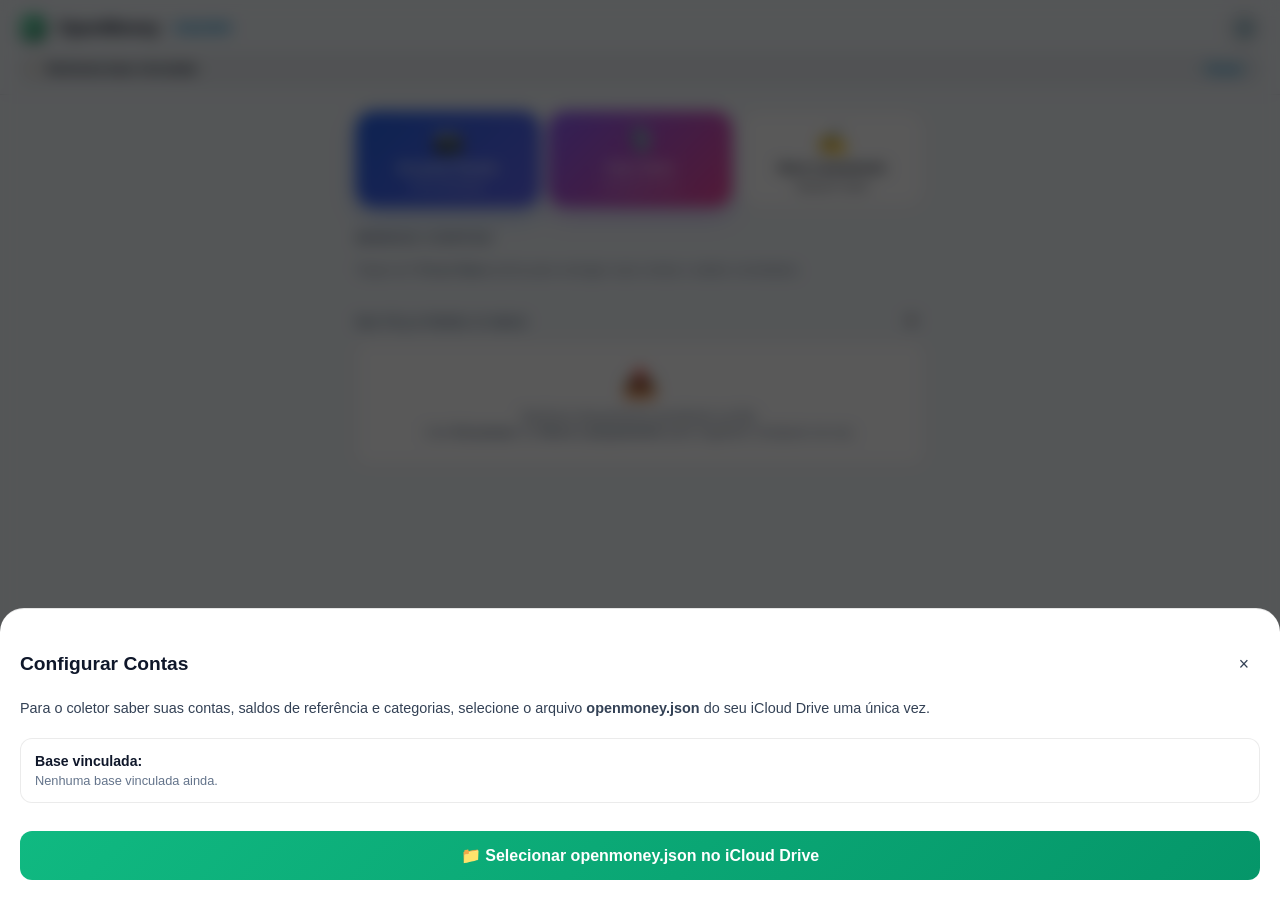
==== coletor/index.html @ 0f49ab7c "sync(coletor): sincronizar melhorias do coletor OCR e atalho iOS v1.0.7" ====
<!DOCTYPE html>
<html lang="pt-BR">
<head>
  <meta charset="UTF-8">
  <meta name="viewport" content="width=device-width, initial-scale=1.0, maximum-scale=1.0, user-scalable=no, viewport-fit=cover">
  <title>OpenMoney Coletor</title>

  <!-- PWA & Mobile Settings -->
  <meta name="theme-color" content="#0a0e17">
  <meta name="apple-mobile-web-app-capable" content="yes">
  <meta name="apple-mobile-web-app-status-bar-style" content="black-translucent">
  <meta name="apple-mobile-web-app-title" content="Coletor">
  <link rel="apple-touch-icon" href="icons/apple-touch-icon.png">
  <link rel="icon" type="image/png" sizes="32x32" href="icons/favicon-32.png">
  <link rel="manifest" href="manifest.json">

  <!-- Stylesheet -->
  <link rel="stylesheet" href="css/style.css">
</head>
<body>

  <!-- App Header -->
  <header class="app-header">
    <div class="header-top-row">
      <div class="brand">
        <img src="icons/icon-192.png" alt="OpenMoney" class="brand-icon">
        <div class="brand-title">OpenMoney</div>
        <span class="brand-badge">Coletor</span>
      </div>
      <button id="btnHeaderSetup" class="btn-gear-setup" title="Configurar Base">
        <span>⚙️</span>
      </button>
    </div>
    <!-- Nome do arquivo na linha de baixo para visualização completa -->
    <div class="header-base-row" id="headerBaseRow">
      <span class="base-status-dot" id="headerBaseDot"></span>
      <span id="headerBaseName" class="base-file-name">Nenhuma base vinculada</span>
      <span class="base-change-hint">Trocar</span>
    </div>
  </header>

  <!-- Main Container -->
  <main class="container">

    <!-- Action Buttons (Escanear, Voz e Manual) -->
    <div class="action-grid">
      <button id="btnScanReceipt" class="btn-action-main btn-scan">
        <div class="btn-action-icon">📷</div>
        <div class="btn-action-label">Escanear Recibo</div>
        <div class="btn-action-sub">OCR automático</div>
      </button>

      <button id="btnVoiceTx" class="btn-action-main btn-voice">
        <div class="btn-action-icon">🎙️</div>
        <div class="btn-action-label">Falar Gasto</div>
        <div class="btn-action-sub">Comando de voz</div>
      </button>

      <button id="btnManualTx" class="btn-action-main btn-manual">
        <div class="btn-action-icon">✍️</div>
        <div class="btn-action-label">Novo Lançamento</div>
        <div class="btn-action-sub">Digitação rápida</div>
      </button>
    </div>

    <!-- Hidden file inputs -->
    <input type="file" id="fileCameraInput" accept="image/*" capture="environment" style="display:none;">
    <input type="file" id="fileStructureInput" accept=".json" style="display:none;">

    <!-- Resumo de Contas Ativas (Carrossel Horizontal) -->
    <div class="section-header">
      <span class="section-title">Minhas Contas</span>
    </div>
    <div id="accountsScrollContainer" class="accounts-scroll">
      <!-- Injetado dinamicamente -->
    </div>

    <!-- Fila de Lançamentos Pendentes -->
    <div class="section-header">
      <span class="section-title">Na Fila para o Mac</span>
      <span id="badgePendingCount" class="badge-counter">0</span>
    </div>

    <div id="pendingListContainer" class="pending-list">
      <!-- Injetado dinamicamente -->
    </div>

    <!-- Banner de Exportação para o Mac -->
    <div id="exportCardContainer" class="export-card" style="display:none;">
      <div style="font-size:0.85rem;color:var(--text-secondary);margin-bottom:12px;">
        Os lançamentos acima estão prontos para envio ao Mac.
      </div>
      <button id="btnExportToMac" class="btn-export-mac">
        <svg width="20" height="20" fill="none" stroke="currentColor" viewBox="0 0 24 24"><path stroke-linecap="round" stroke-linejoin="round" stroke-width="2" d="M4 16v1a3 3 0 003 3h10a3 3 0 003-3v-1m-4-8l-4-4m0 0L8 8m4-4v12"/></svg>
        <span>Exportar para o Mac (openmoney_inbox.json)</span>
      </button>
    </div>

  </main>

  <!-- Toast Notification -->
  <div id="toast" class="toast"></div>

  <!-- MODAL: Configurar / Vincular Base Inicial -->
  <div id="modalSetup" class="modal-overlay">
    <div class="sheet">
      <div class="sheet-handle"></div>
      <div class="sheet-header">
        <div class="sheet-title">Configurar Contas</div>
        <button class="sheet-close">&times;</button>
      </div>

      <p style="font-size:0.9rem;color:var(--text-secondary);line-height:1.5;margin-bottom:18px;">
        Para o coletor saber suas contas, saldos de referência e categorias, selecione o arquivo <strong>openmoney.json</strong> do seu iCloud Drive uma única vez.
      </p>

      <div style="background:rgba(255,255,255,0.04);border:1px solid var(--border-glass);border-radius:var(--radius-md);padding:14px;margin-bottom:18px;">
        <div style="font-weight:600;font-size:0.88rem;margin-bottom:4px;">Base vinculada:</div>
        <div id="setupCurrentBaseInfo" style="font-size:0.8rem;color:var(--text-muted);">Nenhuma base vinculada ainda.</div>
      </div>

      <button id="btnChooseStructureFile" class="btn-submit">
        📁 Selecionar openmoney.json no iCloud Drive
      </button>
    </div>
  </div>

  <!-- MODAL: Incluir / Validar Lançamento (Manual ou Escaneado) -->
  <div id="modalTxForm" class="modal-overlay">
    <div class="sheet">
      <div class="sheet-handle"></div>
      <div class="sheet-header">
        <div id="txModalTitle" class="sheet-title">Novo Lançamento</div>
        <button class="sheet-close">&times;</button>
      </div>

      <input type="hidden" id="formTxId" value="">
      <input type="hidden" id="formReceiptThumb" value="">

      <!-- Preview do Comprovante (se houver) -->
      <div id="receiptPreviewWrap" style="display:none;align-items:center;gap:12px;background:rgba(255,255,255,0.04);border:1px solid var(--border-glass);border-radius:var(--radius-md);padding:8px 12px;margin-bottom:14px;">
        <img id="receiptPreviewImg" src="" alt="Comprovante" style="width:50px;height:50px;object-fit:cover;border-radius:6px;">
        <div>
          <div style="font-size:0.82rem;font-weight:700;color:var(--om-green);">✓ Comprovante Escaneado</div>
          <div style="font-size:0.72rem;color:var(--text-muted);">Dados extraídos via OCR local</div>
        </div>
      </div>

      <!-- Tipo de Lançamento (Despesa / Receita) -->
      <div class="segmented-control">
        <button type="button" class="segmented-btn active despesa" id="btnTypeExpense" data-type="despesa">Despesa</button>
        <button type="button" class="segmented-btn" id="btnTypeIncome" data-type="receita">Receita</button>
      </div>

      <!-- Valor -->
      <div class="form-group">
        <label class="form-label">Valor (R$)</label>
        <input type="text" id="formAmount" class="form-input amount-input" placeholder="0,00" inputmode="decimal">
      </div>

      <!-- Favorecido / Local com Autocomplete Inteligente -->
      <div class="form-group" id="formPayeeGroup">
        <label class="form-label">Estabelecimento / Favorecido</label>
        <div class="autocomplete-wrapper">
          <input type="text" id="formPayee" class="form-input" placeholder="Ex: Mercado, Padaria, Posto, Salário" autocomplete="off" autocapitalize="words">
          <div id="payeeDropdown" class="autocomplete-dropdown"></div>
        </div>
      </div>

      <!-- Conta -->
      <div class="form-group">
        <label class="form-label">Conta</label>
        <select id="formAccount" class="form-select"></select>
      </div>

      <!-- Categoria -->
      <div class="form-group">
        <label class="form-label">Categoria</label>
        <select id="formCategory" class="form-select"></select>
      </div>

      <!-- Data -->
      <div class="form-group">
        <label class="form-label">Data</label>
        <input type="date" id="formDate" class="form-input">
      </div>

      <!-- Observação -->
      <div class="form-group">
        <label class="form-label">Nota / Detalhe (Opcional)</label>
        <input type="text" id="formMemo" class="form-input" placeholder="Anotação opcional">
      </div>

      <button id="btnSaveToQueue" class="btn-submit">
        + Adicionar à Fila de Envio
      </button>
    </div>
  </div>

  <!-- MODAL: OCR em Processamento -->
  <div id="modalOcrLoading" class="modal-overlay">
    <div class="sheet" style="max-height: 40vh;">
      <div class="ocr-loading-view">
        <div class="spinner"></div>
        <div style="font-weight:700;font-size:1.1rem;margin-bottom:6px;">Processando Comprovante</div>
        <div id="ocrProgressStatus" style="font-size:0.84rem;color:var(--text-muted);">Iniciando OCR local no aparelho...</div>
      </div>
    </div>
  </div>

  <!-- MODAL: Reconhecimento de Voz Ativo -->
  <div id="modalVoiceListening" class="modal-overlay">
    <div class="sheet" style="max-height: 48vh; text-align: center;">
      <div class="voice-modal-view">
        <div class="voice-mic-halo">
          <div class="voice-mic-pulse"></div>
          <div class="voice-mic-core">🎙️</div>
        </div>
        <div style="font-weight: 700; font-size: 1.15rem; margin-top: 14px; margin-bottom: 4px;">Ouvindo... pode falar</div>
        <div style="font-size: 0.78rem; color: var(--text-muted); margin-bottom: 16px;">Ex: "Almoço 45 reais no cartão Inter" ou "Farmácia 38 e 90"</div>
        
        <textarea id="voiceTranscriptPreview" class="voice-transcript-box" rows="2" placeholder="Fale agora... ou toque para ditar com o microfone do teclado"></textarea>
        <div style="font-size: 0.72rem; color: var(--text-muted); margin-top: 6px;">💡 Dica: você também pode tocar acima e ditar pelo microfone do teclado do iPhone</div>

        <div style="display: flex; gap: 10px; margin-top: 14px;">
          <button id="btnCancelVoice" class="btn-cancel-voice" style="flex:1;">Cancelar</button>
          <button id="btnStopVoice" class="btn-stop-voice" style="flex:1.5;">✓ Concluir Fala</button>
        </div>
      </div>
    </div>
  </div>

  <!-- Scripts -->
  <script type="module" src="js/app.js?v=1.0.7"></script>
</body>
</html>
---- coletor/css/style.css ----
/* OpenMoney Coletor - Ultra-Fast Mobile UI */
:root {
  --bg-primary: #0a0e17;
  --bg-secondary: #121826;
  --bg-card: rgba(22, 30, 46, 0.75);
  --bg-card-hover: rgba(30, 41, 62, 0.85);
  --border-glass: rgba(255, 255, 255, 0.08);
  --border-focus: rgba(99, 102, 241, 0.6);

  --text-primary: #f8fafc;
  --text-secondary: #94a3b8;
  --text-muted: #64748b;

  --om-green: #10b981;
  --om-green-bg: rgba(16, 185, 129, 0.12);
  --om-red: #f43f5e;
  --om-red-bg: rgba(244, 63, 94, 0.12);
  --om-blue: #38bdf8;
  --om-blue-bg: rgba(56, 189, 248, 0.12);

  --radius-lg: 18px;
  --radius-md: 12px;
  --radius-sm: 8px;

  --safe-top: env(safe-area-inset-top, 20px);
  --safe-bottom: env(safe-area-inset-bottom, 20px);
}

/* Light Mode */
@media (prefers-color-scheme: light) {
  :root {
    --bg-primary: #f1f5f9;
    --bg-secondary: #e2e8f0;
    --bg-card: rgba(255, 255, 255, 0.9);
    --bg-card-hover: rgba(255, 255, 255, 0.98);
    --border-glass: rgba(0, 0, 0, 0.08);
    --border-focus: rgba(99, 102, 241, 0.8);

    --text-primary: #0f172a;
    --text-secondary: #334155;
    --text-muted: #64748b;

    --om-green: #059669;
    --om-green-bg: rgba(5, 150, 105, 0.12);
    --om-red: #e11d48;
    --om-red-bg: rgba(225, 29, 72, 0.12);
    --om-blue: #0284c7;
    --om-blue-bg: rgba(2, 132, 199, 0.12);
  }

  .app-header {
    background: rgba(241, 245, 249, 0.88) !important;
    border-bottom: 1px solid rgba(0, 0, 0, 0.08) !important;
  }

  .sheet {
    background: #ffffff !important;
    border-top: 1px solid rgba(0, 0, 0, 0.1) !important;
    color: #0f172a !important;
  }

  .form-input, .form-select {
    background: rgba(0, 0, 0, 0.04) !important;
    color: #0f172a !important;
    border-color: rgba(0, 0, 0, 0.12) !important;
  }

  .form-input:focus, .form-select:focus {
    background: #ffffff !important;
  }

  .header-base-row {
    background: rgba(0, 0, 0, 0.04) !important;
    border-color: rgba(0, 0, 0, 0.08) !important;
  }

  .base-file-name {
    color: #0f172a !important;
  }

  .btn-gear-setup {
    background: rgba(0, 0, 0, 0.05) !important;
    border-color: rgba(0, 0, 0, 0.1) !important;
  }

  .segmented-control {
    background: rgba(0, 0, 0, 0.06) !important;
  }

  .autocomplete-dropdown {
    background: #ffffff !important;
    border: 1px solid rgba(0, 0, 0, 0.12) !important;
    box-shadow: 0 12px 30px rgba(0, 0, 0, 0.15) !important;
  }

  .autocomplete-item {
    border-bottom: 1px solid rgba(0, 0, 0, 0.06) !important;
  }

  .autocomplete-item:active {
    background: rgba(0, 0, 0, 0.05) !important;
  }

  .voice-transcript-box {
    background: rgba(0, 0, 0, 0.03) !important;
    border-color: rgba(0, 0, 0, 0.12) !important;
    color: #0f172a !important;
  }

  .btn-cancel-voice {
    background: rgba(0, 0, 0, 0.05) !important;
    border-color: rgba(0, 0, 0, 0.1) !important;
    color: #475569 !important;
  }
}

* {
  box-sizing: border-box;
  margin: 0;
  padding: 0;
  -webkit-tap-highlight-color: transparent;
  font-family: -apple-system, BlinkMacSystemFont, "SF Pro Display", "SF Pro Text", "Helvetica Neue", Helvetica, Arial, sans-serif;
}

body {
  background-color: var(--bg-primary);
  color: var(--text-primary);
  min-height: 100vh;
  min-height: -webkit-fill-available;
  padding-top: var(--safe-top);
  padding-bottom: calc(var(--safe-bottom) + 30px);
  overflow-x: hidden;
  user-select: none;
  -webkit-user-select: none;
}

body.modal-open {
  overflow: hidden !important;
  position: fixed;
  width: 100%;
  height: 100%;
}

/* Header */
.app-header {
  position: sticky;
  top: 0;
  z-index: 50;
  background: rgba(10, 14, 23, 0.90);
  backdrop-filter: blur(20px);
  -webkit-backdrop-filter: blur(20px);
  border-bottom: 1px solid var(--border-glass);
  padding: 10px 18px 10px;
  display: flex;
  flex-direction: column;
  gap: 8px;
}

.header-top-row {
  display: flex;
  align-items: center;
  justify-content: space-between;
  width: 100%;
}

.brand {
  display: flex;
  align-items: center;
  gap: 10px;
}

.brand-icon {
  width: 30px;
  height: 30px;
  border-radius: 8px;
}

.brand-title {
  font-size: 1.15rem;
  font-weight: 700;
  letter-spacing: -0.02em;
}

.brand-badge {
  font-size: 0.68rem;
  font-weight: 700;
  background: var(--om-blue-bg);
  color: var(--om-blue);
  padding: 2px 6px;
  border-radius: 6px;
  text-transform: uppercase;
}

.btn-gear-setup {
  background: rgba(255, 255, 255, 0.06);
  border: 1px solid var(--border-glass);
  color: var(--text-secondary);
  font-size: 1.05rem;
  width: 36px;
  height: 36px;
  border-radius: 50%;
  cursor: pointer;
  display: flex;
  align-items: center;
  justify-content: center;
  transition: all 0.15s ease;
}

.btn-gear-setup:active {
  background: rgba(255, 255, 255, 0.15);
  transform: scale(0.94);
}

.header-base-row {
  display: flex;
  align-items: center;
  gap: 8px;
  background: rgba(255, 255, 255, 0.04);
  border: 1px solid var(--border-glass);
  border-radius: 12px;
  padding: 6px 12px;
  cursor: pointer;
  transition: background 0.15s ease;
}

.header-base-row:active {
  background: rgba(255, 255, 255, 0.08);
}

.base-status-dot {
  width: 8px;
  height: 8px;
  border-radius: 50%;
  background: var(--om-green);
  flex-shrink: 0;
  box-shadow: 0 0 6px rgba(16, 185, 129, 0.5);
}

.base-status-dot.disconnected {
  background: var(--om-orange);
  box-shadow: 0 0 6px rgba(245, 158, 11, 0.5);
}

.base-file-name {
  font-size: 0.78rem;
  font-weight: 600;
  color: var(--text-primary);
  flex: 1;
  white-space: nowrap;
  overflow: hidden;
  text-overflow: ellipsis;
}

.base-change-hint {
  font-size: 0.70rem;
  font-weight: 600;
  color: var(--om-blue);
  background: var(--om-blue-bg);
  padding: 2px 8px;
  border-radius: 10px;
  flex-shrink: 0;
}

/* Container */
.container {
  padding: 16px;
  max-width: 600px;
  margin: 0 auto;
}

/* Action Grid (Camera Scanner & Manual) */
.action-grid {
  display: grid;
  grid-template-columns: repeat(3, 1fr);
  gap: 8px;
  margin-bottom: 22px;
}

.btn-action-main {
  display: flex;
  flex-direction: column;
  align-items: center;
  justify-content: center;
  gap: 6px;
  padding: 14px 6px;
  border-radius: var(--radius-lg);
  border: none;
  cursor: pointer;
  transition: transform 0.15s ease;
  text-align: center;
}

.btn-action-main:active {
  transform: scale(0.96);
}

.btn-scan {
  background: linear-gradient(135deg, #2563eb, #6366f1);
  color: #ffffff;
  box-shadow: 0 8px 20px rgba(37, 99, 235, 0.30);
}

.btn-voice {
  background: linear-gradient(135deg, #8b5cf6, #ec4899);
  color: #ffffff;
  box-shadow: 0 8px 20px rgba(139, 92, 246, 0.32);
}

.btn-manual {
  background: var(--bg-card);
  border: 1px solid var(--border-glass);
  color: var(--text-primary);
}

.btn-action-icon {
  font-size: 1.55rem;
}

.btn-action-label {
  font-size: 0.78rem;
  font-weight: 700;
  line-height: 1.15;
}

.btn-action-sub {
  font-size: 0.64rem;
  opacity: 0.8;
  white-space: nowrap;
}

/* Account Summary Scroll */
.accounts-scroll {
  display: flex;
  gap: 10px;
  overflow-x: auto;
  padding-bottom: 8px;
  margin-bottom: 20px;
  -webkit-overflow-scrolling: touch;
}

.acc-mini-card {
  min-width: 140px;
  background: var(--bg-card);
  border: 1px solid var(--border-glass);
  border-radius: var(--radius-md);
  padding: 10px 12px;
  flex-shrink: 0;
}

.acc-mini-name {
  font-size: 0.78rem;
  color: var(--text-muted);
  white-space: nowrap;
  overflow: hidden;
  text-overflow: ellipsis;
  margin-bottom: 4px;
}

.acc-mini-balance {
  font-size: 1rem;
  font-weight: 700;
}

/* Section Header */
.section-header {
  display: flex;
  align-items: center;
  justify-content: space-between;
  margin-bottom: 10px;
}

.section-title {
  font-size: 0.95rem;
  font-weight: 700;
  text-transform: uppercase;
  letter-spacing: 0.05em;
  color: var(--text-muted);
}

.badge-counter {
  background: rgba(255, 255, 255, 0.08);
  border: 1px solid var(--border-glass);
  padding: 2px 8px;
  border-radius: 12px;
  font-size: 0.75rem;
  font-weight: 600;
}

/* Pending Transactions List */
.pending-list {
  display: flex;
  flex-direction: column;
  gap: 10px;
  margin-bottom: 20px;
}

.pending-card {
  background: var(--bg-card);
  border: 1px solid var(--border-glass);
  border-radius: var(--radius-md);
  padding: 14px 16px;
  display: flex;
  align-items: center;
  justify-content: space-between;
}

.pending-info {
  display: flex;
  align-items: center;
  gap: 12px;
}

.pending-thumb {
  width: 44px;
  height: 44px;
  border-radius: 8px;
  object-fit: cover;
  border: 1px solid var(--border-glass);
}

.pending-details .name {
  font-size: 0.95rem;
  font-weight: 600;
  color: var(--text-primary);
  margin-bottom: 2px;
}

.pending-details .sub {
  font-size: 0.75rem;
  color: var(--text-muted);
}

.pending-balances {
  text-align: right;
  display: flex;
  align-items: center;
  gap: 12px;
}

.pending-amount {
  font-size: 1.05rem;
  font-weight: 700;
}

.btn-delete-pending {
  background: none;
  border: none;
  color: var(--om-red);
  font-size: 1.1rem;
  padding: 4px;
  cursor: pointer;
}

/* Export Banner */
.export-card {
  background: linear-gradient(135deg, rgba(37, 99, 235, 0.12), rgba(99, 102, 241, 0.08));
  border: 1px solid rgba(99, 102, 241, 0.3);
  border-radius: var(--radius-lg);
  padding: 18px;
  text-align: center;
  margin-top: 10px;
}

.btn-export-mac {
  width: 100%;
  background: linear-gradient(135deg, #10b981, #059669);
  color: #fff;
  border: none;
  border-radius: var(--radius-md);
  padding: 15px;
  font-size: 1rem;
  font-weight: 700;
  cursor: pointer;
  display: flex;
  align-items: center;
  justify-content: center;
  gap: 8px;
  box-shadow: 0 4px 14px rgba(16, 185, 129, 0.4);
}

.btn-export-mac:active {
  transform: scale(0.98);
}

/* Modals */
.modal-overlay {
  position: fixed;
  inset: 0;
  background: rgba(0, 0, 0, 0.65);
  backdrop-filter: blur(8px);
  -webkit-backdrop-filter: blur(8px);
  z-index: 100;
  display: flex;
  align-items: flex-end;
  opacity: 0;
  pointer-events: none;
  transition: opacity 0.25s ease;
}

.modal-overlay.active {
  opacity: 1;
  pointer-events: auto;
}

.sheet {
  background: #111726;
  border-top: 1px solid var(--border-glass);
  border-top-left-radius: 24px;
  border-top-right-radius: 24px;
  width: 100%;
  max-height: 90vh;
  display: flex;
  flex-direction: column;
  padding: 18px 20px calc(var(--safe-bottom) + 20px);
  transform: translateY(100%);
  transition: transform 0.28s cubic-bezier(0.16, 1, 0.3, 1);
  overflow-y: auto;
  overscroll-behavior: contain;
  -webkit-overflow-scrolling: touch;
}

.modal-overlay.active .sheet {
  transform: translateY(0);
}

.sheet-handle {
  width: 40px;
  height: 5px;
  background: rgba(255, 255, 255, 0.2);
  border-radius: 3px;
  margin: 0 auto 16px auto;
}

.sheet-header {
  display: flex;
  align-items: center;
  justify-content: space-between;
  margin-bottom: 18px;
}

.sheet-title {
  font-size: 1.2rem;
  font-weight: 700;
}

.sheet-close {
  background: rgba(255, 255, 255, 0.08);
  border: none;
  color: var(--text-secondary);
  width: 32px;
  height: 32px;
  border-radius: 50%;
  display: flex;
  align-items: center;
  justify-content: center;
  font-size: 1.1rem;
  cursor: pointer;
}

/* Forms */
.form-group {
  margin-bottom: 14px;
}

.form-label {
  display: block;
  font-size: 0.78rem;
  font-weight: 600;
  color: var(--text-secondary);
  text-transform: uppercase;
  letter-spacing: 0.04em;
  margin-bottom: 5px;
}

.form-input, .form-select {
  width: 100%;
  background: rgba(255, 255, 255, 0.05);
  border: 1px solid var(--border-glass);
  border-radius: var(--radius-md);
  color: var(--text-primary);
  font-size: 1rem;
  padding: 12px 14px;
  outline: none;
}

.amount-input {
  font-size: 1.6rem;
  font-weight: 700;
  text-align: right;
}

.btn-submit {
  width: 100%;
  background: linear-gradient(135deg, #10b981, #059669);
  color: #fff;
  border: none;
  border-radius: var(--radius-md);
  padding: 15px;
  font-size: 1rem;
  font-weight: 700;
  cursor: pointer;
  margin-top: 10px;
}

/* OCR Loading Spinner */
.ocr-loading-view {
  text-align: center;
  padding: 30px 20px;
}

.spinner {
  width: 48px;
  height: 48px;
  border: 4px solid rgba(255, 255, 255, 0.1);
  border-left-color: var(--om-blue);
  border-radius: 50%;
  animation: spin 1s linear infinite;
  margin: 0 auto 16px auto;
}

@keyframes spin {
  to { transform: rotate(360deg); }
}

/* Toast */
.toast {
  position: fixed;
  bottom: calc(var(--safe-bottom) + 30px);
  left: 50%;
  transform: translateX(-50%) translateY(50px);
  background: rgba(15, 23, 42, 0.95);
  backdrop-filter: blur(14px);
  -webkit-backdrop-filter: blur(14px);
  border: 1px solid var(--border-glass);
  color: var(--text-primary);
  padding: 12px 20px;
  border-radius: 30px;
  font-size: 0.88rem;
  font-weight: 600;
  box-shadow: 0 10px 25px rgba(0, 0, 0, 0.5);
  opacity: 0;
  pointer-events: none;
  transition: all 0.3s cubic-bezier(0.16, 1, 0.3, 1);
  z-index: 200;
  white-space: nowrap;
}

.toast.show {
  transform: translateX(-50%) translateY(0);
  opacity: 1;
}

.text-positive { color: var(--om-green); }
.text-negative { color: var(--om-red); }

/* Segmented Control (Despesa / Receita) */
.segmented-control {
  display: flex;
  background: rgba(255, 255, 255, 0.06);
  border-radius: var(--radius-md);
  padding: 3px;
  margin-bottom: 16px;
}

.segmented-btn {
  flex: 1;
  background: transparent;
  border: none;
  color: var(--text-secondary);
  padding: 9px 0;
  font-size: 0.88rem;
  font-weight: 600;
  border-radius: calc(var(--radius-md) - 3px);
  cursor: pointer;
  transition: all 0.18s ease;
}

.segmented-btn.active.despesa {
  background: var(--om-red);
  color: #fff;
}

.segmented-btn.active.receita {
  background: var(--om-green);
  color: #fff;
}

/* Autocomplete for Payee */
.autocomplete-wrapper {
  position: relative;
}

.autocomplete-dropdown {
  position: absolute;
  top: calc(100% + 4px);
  left: 0;
  right: 0;
  background: rgba(18, 25, 41, 0.98);
  backdrop-filter: blur(20px);
  -webkit-backdrop-filter: blur(20px);
  border: 1px solid var(--border-glass);
  border-radius: var(--radius-md);
  max-height: 220px;
  overflow-y: auto;
  z-index: 150;
  box-shadow: 0 12px 30px rgba(0, 0, 0, 0.6);
  display: none;
  overscroll-behavior: contain;
  -webkit-overflow-scrolling: touch;
}

.autocomplete-dropdown.show {
  display: block;
}

.autocomplete-item {
  padding: 10px 14px;
  display: flex;
  align-items: center;
  justify-content: space-between;
  border-bottom: 1px solid rgba(255, 255, 255, 0.05);
  cursor: pointer;
}

.autocomplete-item:active {
  background: rgba(255, 255, 255, 0.1);
}

.autocomplete-item .name {
  font-size: 0.92rem;
  font-weight: 600;
  color: var(--text-primary);
}

.autocomplete-item .cat-badge {
  font-size: 0.72rem;
  color: var(--text-muted);
  background: rgba(255, 255, 255, 0.06);
  padding: 2px 8px;
  border-radius: 10px;
  max-width: 140px;
  white-space: nowrap;
  overflow: hidden;
  text-overflow: ellipsis;
}

/* Voice Listening Modal Components */
.voice-modal-view {
  display: flex;
  flex-direction: column;
  align-items: center;
  padding: 8px 0 4px;
}

.voice-mic-halo {
  position: relative;
  width: 76px;
  height: 76px;
  display: flex;
  align-items: center;
  justify-content: center;
  margin: 0 auto;
}

.voice-mic-pulse {
  position: absolute;
  width: 100%;
  height: 100%;
  border-radius: 50%;
  background: radial-gradient(circle, rgba(236, 72, 153, 0.45) 0%, rgba(139, 92, 246, 0.15) 70%);
  animation: micPulse 1.6s cubic-bezier(0.25, 1, 0.5, 1) infinite;
}

@keyframes micPulse {
  0% { transform: scale(0.85); opacity: 0.9; }
  50% { transform: scale(1.4); opacity: 0.25; }
  100% { transform: scale(0.85); opacity: 0.9; }
}

.voice-mic-core {
  position: relative;
  width: 54px;
  height: 54px;
  border-radius: 50%;
  background: linear-gradient(135deg, #8b5cf6, #ec4899);
  display: flex;
  align-items: center;
  justify-content: center;
  font-size: 1.6rem;
  box-shadow: 0 8px 24px rgba(139, 92, 246, 0.5);
  z-index: 2;
}

.voice-transcript-box {
  width: 100%;
  min-height: 64px;
  background: rgba(255, 255, 255, 0.05);
  border: 1px dashed var(--border-glass);
  border-radius: var(--radius-md);
  padding: 12px 14px;
  font-size: 0.95rem;
  font-family: inherit;
  color: var(--text-primary);
  text-align: center;
  line-height: 1.4;
  resize: none;
  outline: none;
  transition: border-color 0.2s ease, background 0.2s ease;
  box-sizing: border-box;
}

.voice-transcript-box:focus {
  border-color: #8b5cf6;
  background: rgba(255, 255, 255, 0.08);
}

.btn-cancel-voice {
  background: rgba(255, 255, 255, 0.08);
  border: 1px solid var(--border-glass);
  color: var(--text-secondary);
  border-radius: var(--radius-md);
  padding: 12px 16px;
  font-size: 0.88rem;
  font-weight: 600;
  cursor: pointer;
}

.btn-stop-voice {
  background: linear-gradient(135deg, #10b981, #059669);
  border: none;
  color: #fff;
  border-radius: var(--radius-md);
  padding: 12px 16px;
  font-size: 0.88rem;
  font-weight: 700;
  cursor: pointer;
  box-shadow: 0 4px 14px rgba(16, 185, 129, 0.35);
}

/* Modal Scan Receipt / Apple Live Text Styles */
.scan-receipt-modal-content {
  display: flex;
  flex-direction: column;
}

.btn-paste-clipboard {
  width: 100%;
  display: flex;
  align-items: center;
  gap: 14px;
  background: linear-gradient(135deg, rgba(59, 130, 246, 0.15), rgba(139, 92, 246, 0.12));
  border: 1px solid rgba(139, 92, 246, 0.4);
  border-radius: var(--radius-md);
  padding: 14px 16px;
  color: var(--text-primary);
  cursor: pointer;
  transition: all 0.2s ease;
  box-shadow: 0 4px 14px rgba(59, 130, 246, 0.15);
}

.btn-paste-clipboard:active {
  transform: scale(0.98);
  background: linear-gradient(135deg, rgba(59, 130, 246, 0.25), rgba(139, 92, 246, 0.22));
}

.btn-paste-icon {
  font-size: 1.6rem;
  display: flex;
  align-items: center;
  justify-content: center;
}

.btn-paste-text .title {
  font-size: 1rem;
  font-weight: 700;
  color: #fff;
  margin-bottom: 2px;
}

.btn-paste-text .sub {
  font-size: 0.76rem;
  color: var(--text-secondary);
}

.or-divider {
  display: flex;
  align-items: center;
  margin: 16px 0;
  color: var(--text-muted);
  font-size: 0.72rem;
  font-weight: 700;
  letter-spacing: 0.06em;
}

.or-divider::before, .or-divider::after {
  content: '';
  flex: 1;
  border-bottom: 1px solid var(--border-glass);
}

.or-divider span {
  padding: 0 10px;
}

.receipt-text-input {
  width: 100%;
  background: rgba(255, 255, 255, 0.05);
  border: 1px solid var(--border-glass);
  border-radius: var(--radius-md);
  padding: 12px 14px;
  color: var(--text-primary);
  font-size: 0.9rem;
  font-family: inherit;
  line-height: 1.4;
  resize: vertical;
  outline: none;
  box-sizing: border-box;
}

.receipt-text-input:focus {
  border-color: #3b82f6;
  background: rgba(255, 255, 255, 0.08);
}

.scan-tip-box {
  background: rgba(59, 130, 246, 0.08);
  border: 1px dashed rgba(59, 130, 246, 0.25);
  border-radius: 8px;
  padding: 9px 12px;
  margin-top: 8px;
  font-size: 0.76rem;
  color: var(--text-secondary);
  line-height: 1.4;
}

.shortcut-accordion-box {
  background: rgba(255, 255, 255, 0.03);
  border: 1px solid var(--border-glass);
  border-radius: var(--radius-md);
  padding: 12px 14px;
  margin-top: 14px;
}

.shortcut-tip-title {
  font-size: 0.85rem;
  font-weight: 700;
  color: var(--text-primary);
  margin-bottom: 2px;
}

.shortcut-tip-desc {
  font-size: 0.76rem;
  color: var(--text-muted);
  line-height: 1.35;
  margin-bottom: 8px;
}

.btn-shortcut-guide {
  background: rgba(255, 255, 255, 0.08);
  border: 1px solid var(--border-glass);
  color: #60a5fa;
  border-radius: 6px;
  padding: 6px 12px;
  font-size: 0.78rem;
  font-weight: 600;
  cursor: pointer;
}

.btn-link-subtle {
  background: none;
  border: none;
  color: var(--text-muted);
  font-size: 0.76rem;
  text-decoration: underline;
  cursor: pointer;
  padding: 4px;
}

.btn-link-subtle:hover {
  color: var(--text-secondary);
}
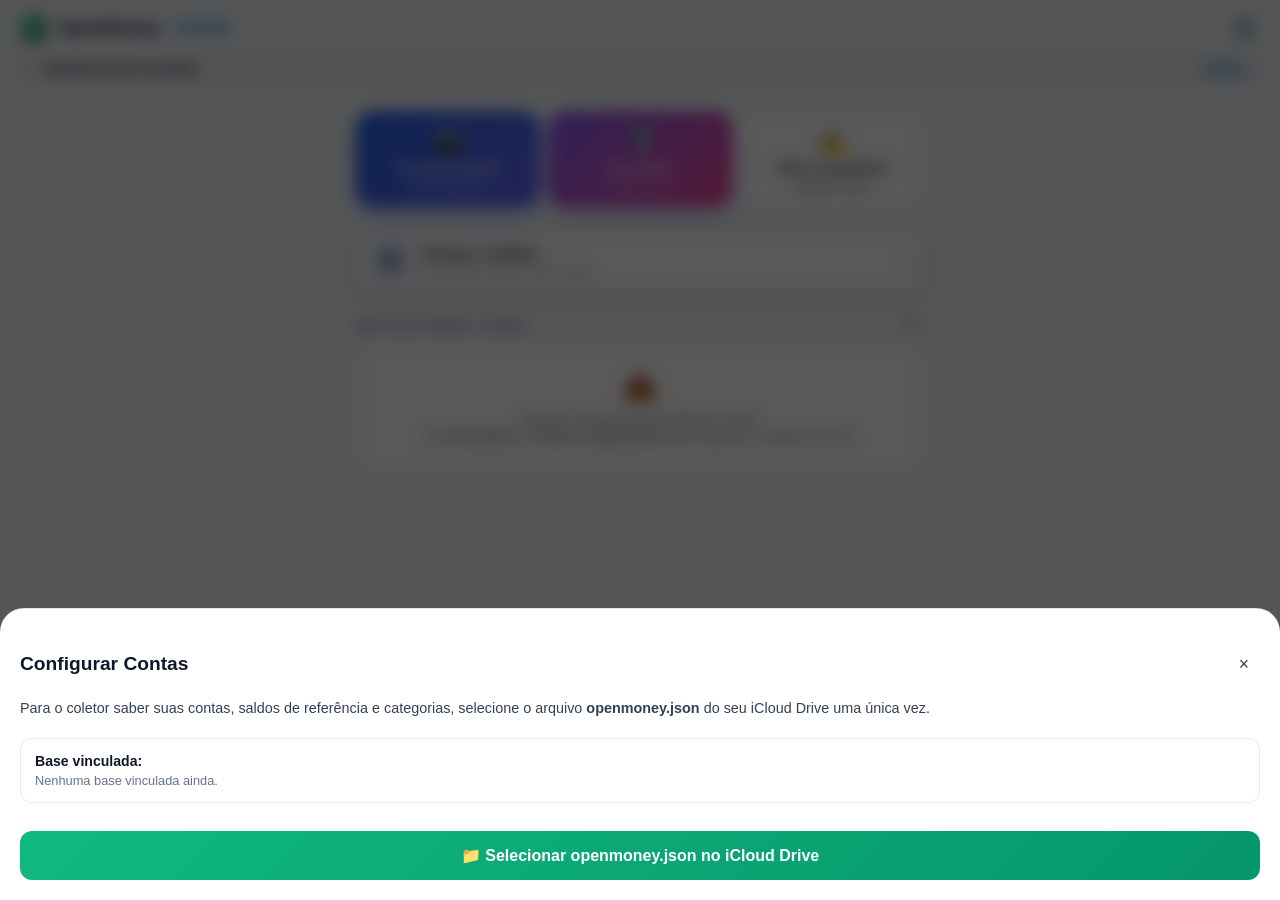
==== commit caf75121: "sync(coletor): botao e modal de contas e saldos v1.0.8" ====
--- a/coletor/index.html
+++ b/coletor/index.html
@@ -67,13 +67,17 @@
     <input type="file" id="fileCameraInput" accept="image/*" capture="environment" style="display:none;">
     <input type="file" id="fileStructureInput" accept=".json" style="display:none;">
 
-    <!-- Resumo de Contas Ativas (Carrossel Horizontal) -->
-    <div class="section-header">
-      <span class="section-title">Minhas Contas</span>
-    </div>
-    <div id="accountsScrollContainer" class="accounts-scroll">
-      <!-- Injetado dinamicamente -->
-    </div>
+    <!-- Botão de Acesso a Contas e Saldos -->
+    <button id="btnOpenAccountsModal" class="btn-accounts-toggle">
+      <div class="btn-accounts-content">
+        <span class="btn-accounts-icon">🏦</span>
+        <div class="btn-accounts-meta">
+          <span class="btn-accounts-title">Contas e Saldos</span>
+          <span id="accountsSummaryCount" class="btn-accounts-sub">Toque para ver saldos conciliados</span>
+        </div>
+      </div>
+      <span class="btn-accounts-chevron">›</span>
+    </button>
 
     <!-- Fila de Lançamentos Pendentes -->
     <div class="section-header">
@@ -230,7 +234,30 @@
     </div>
   </div>
 
+  <!-- MODAL: Lista de Contas e Saldos -->
+  <div id="modalAccountsList" class="modal-overlay">
+    <div class="sheet" style="max-height: 82vh;">
+      <div class="sheet-handle"></div>
+      <div class="sheet-header">
+        <div class="sheet-title">🏦 Contas e Saldos</div>
+        <button class="sheet-close">&times;</button>
+      </div>
+
+      <!-- Card de Saldo Total Consolidado -->
+      <div id="accountsTotalCard" class="accounts-total-card">
+        <div class="total-label">Saldo Total das Contas</div>
+        <div id="accountsTotalBalance" class="total-amount">R$ 0,00</div>
+        <div class="total-sub">Atualizado com os lançamentos na fila</div>
+      </div>
+
+      <!-- Lista vertical com todas as contas -->
+      <div id="modalAccountsListContainer" class="modal-accounts-list">
+        <!-- Injetado dinamicamente -->
+      </div>
+    </div>
+  </div>
+
   <!-- Scripts -->
-  <script type="module" src="js/app.js?v=1.0.7"></script>
+  <script type="module" src="js/app.js?v=1.0.8"></script>
 </body>
 </html>
--- a/coletor/css/style.css
+++ b/coletor/css/style.css
@@ -328,37 +328,160 @@
   white-space: nowrap;
 }
 
-/* Account Summary Scroll */
+/* Account Access Toggle Button */
+.btn-accounts-toggle {
+  width: 100%;
+  background: var(--bg-card);
+  border: 1px solid var(--border-glass);
+  border-radius: var(--radius-md);
+  padding: 12px 14px;
+  display: flex;
+  align-items: center;
+  justify-content: space-between;
+  cursor: pointer;
+  margin-bottom: 22px;
+  color: var(--text-primary);
+  transition: transform 0.15s ease, background 0.15s ease;
+  box-shadow: 0 4px 14px rgba(0, 0, 0, 0.2);
+}
+
+.btn-accounts-toggle:active {
+  transform: scale(0.98);
+  background: rgba(255, 255, 255, 0.08);
+}
+
+.btn-accounts-content {
+  display: flex;
+  align-items: center;
+  gap: 12px;
+}
+
+.btn-accounts-icon {
+  font-size: 1.35rem;
+  width: 38px;
+  height: 38px;
+  border-radius: 10px;
+  background: linear-gradient(135deg, rgba(37, 99, 235, 0.2), rgba(99, 102, 241, 0.15));
+  border: 1px solid rgba(99, 102, 241, 0.35);
+  display: flex;
+  align-items: center;
+  justify-content: center;
+  flex-shrink: 0;
+}
+
+.btn-accounts-meta {
+  display: flex;
+  flex-direction: column;
+  text-align: left;
+}
+
+.btn-accounts-title {
+  font-size: 0.95rem;
+  font-weight: 700;
+  color: var(--text-primary);
+  line-height: 1.2;
+}
+
+.btn-accounts-sub {
+  font-size: 0.74rem;
+  color: var(--text-muted);
+  margin-top: 2px;
+}
+
+.btn-accounts-chevron {
+  font-size: 1.4rem;
+  color: var(--text-muted);
+  font-weight: 300;
+  padding-left: 6px;
+}
+
+/* Modal Accounts List & Consolidated Balance */
+.accounts-total-card {
+  background: linear-gradient(135deg, rgba(37, 99, 235, 0.18), rgba(139, 92, 246, 0.12));
+  border: 1px solid rgba(99, 102, 241, 0.35);
+  border-radius: var(--radius-md);
+  padding: 16px;
+  text-align: center;
+  margin-bottom: 16px;
+}
+
+.accounts-total-card .total-label {
+  font-size: 0.75rem;
+  text-transform: uppercase;
+  letter-spacing: 0.05em;
+  color: var(--text-muted);
+  font-weight: 600;
+  margin-bottom: 4px;
+}
+
+.accounts-total-card .total-amount {
+  font-size: 1.55rem;
+  font-weight: 800;
+  color: #ffffff;
+}
+
+.accounts-total-card .total-sub {
+  font-size: 0.72rem;
+  color: var(--text-muted);
+  margin-top: 4px;
+}
+
+.modal-accounts-list {
+  display: flex;
+  flex-direction: column;
+  gap: 10px;
+  overflow-y: auto;
+  max-height: 52vh;
+  padding-bottom: 8px;
+}
+
+.account-row-card {
+  background: rgba(255, 255, 255, 0.04);
+  border: 1px solid var(--border-glass);
+  border-radius: var(--radius-md);
+  padding: 12px 14px;
+  display: flex;
+  align-items: center;
+  justify-content: space-between;
+  cursor: pointer;
+  transition: background 0.15s ease, transform 0.15s ease;
+}
+
+.account-row-card:active {
+  background: rgba(255, 255, 255, 0.08);
+  transform: scale(0.99);
+}
+
+.account-row-left {
+  display: flex;
+  align-items: center;
+  gap: 10px;
+}
+
+.account-row-badge {
+  font-size: 0.70rem;
+  padding: 2px 7px;
+  border-radius: 6px;
+  background: rgba(255, 255, 255, 0.08);
+  color: var(--text-secondary);
+  font-weight: 600;
+}
+
+.account-row-name {
+  font-size: 0.95rem;
+  font-weight: 600;
+  color: var(--text-primary);
+}
+
+.account-row-balance {
+  font-size: 1.05rem;
+  font-weight: 700;
+  text-align: right;
+}
+
+/* Legacy Summary Scroll Fallback */
 .accounts-scroll {
-  display: flex;
-  gap: 10px;
-  overflow-x: auto;
-  padding-bottom: 8px;
-  margin-bottom: 20px;
-  -webkit-overflow-scrolling: touch;
-}
-
-.acc-mini-card {
-  min-width: 140px;
-  background: var(--bg-card);
-  border: 1px solid var(--border-glass);
-  border-radius: var(--radius-md);
-  padding: 10px 12px;
-  flex-shrink: 0;
-}
-
-.acc-mini-name {
-  font-size: 0.78rem;
-  color: var(--text-muted);
-  white-space: nowrap;
-  overflow: hidden;
-  text-overflow: ellipsis;
-  margin-bottom: 4px;
-}
-
-.acc-mini-balance {
-  font-size: 1rem;
-  font-weight: 700;
+  display: none;
 }
 
 /* Section Header */
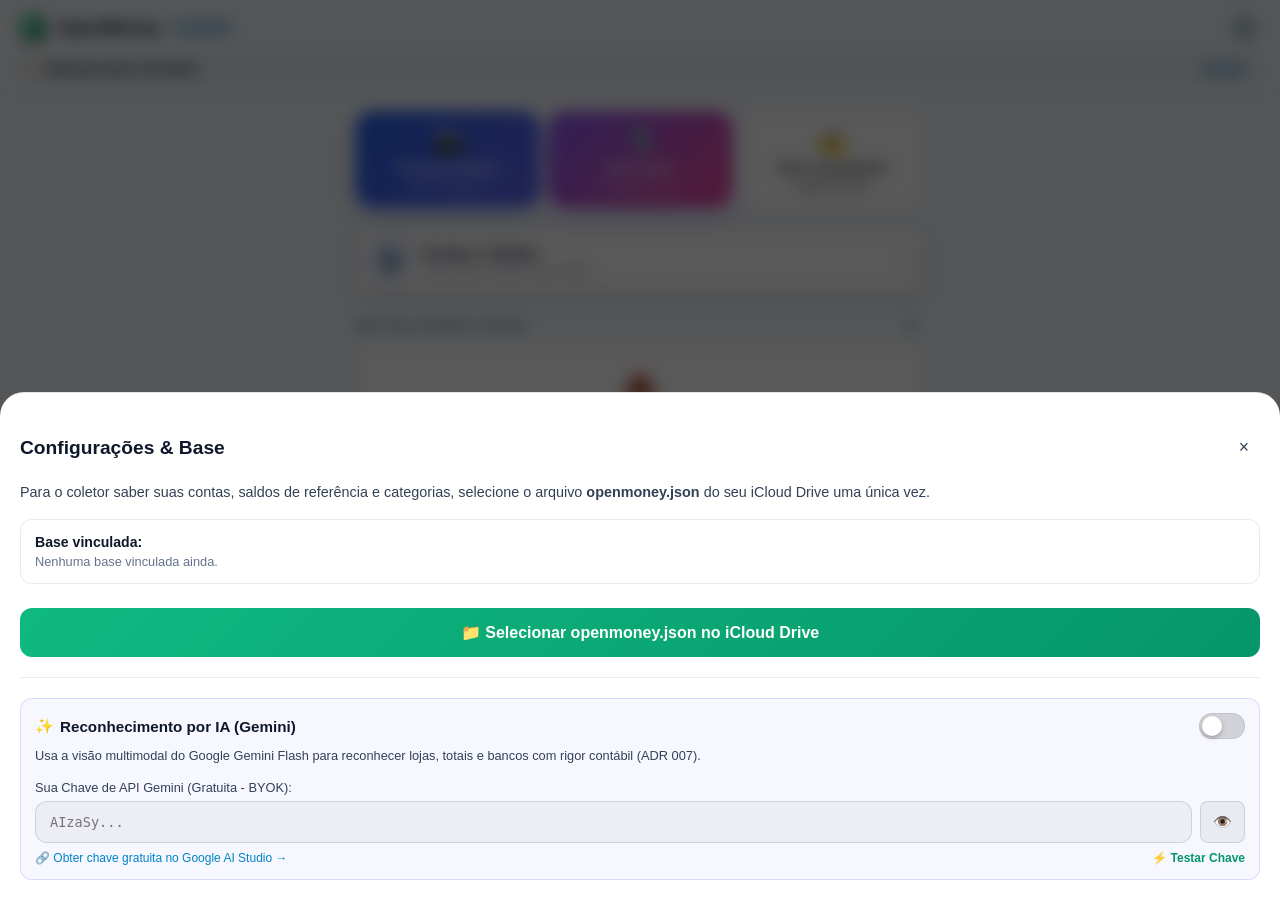
==== commit 5c0533da: "feat(coletor): reconhecimento multimodal via IA Google Gemini BYOK (ADR 007) v1.2.0" ====
--- a/coletor/index.html
+++ b/coletor/index.html
@@ -15,7 +15,7 @@
   <link rel="manifest" href="manifest.json">
 
   <!-- Stylesheet -->
-  <link rel="stylesheet" href="css/style.css">
+  <link rel="stylesheet" href="css/style.css?v=1.2.0">
 </head>
 <body>
 
@@ -107,25 +107,64 @@
 
   <!-- MODAL: Configurar / Vincular Base Inicial -->
   <div id="modalSetup" class="modal-overlay">
-    <div class="sheet">
+    <div class="sheet" style="max-height: 88vh; overflow-y: auto;">
       <div class="sheet-handle"></div>
       <div class="sheet-header">
-        <div class="sheet-title">Configurar Contas</div>
+        <div class="sheet-title">Configurações & Base</div>
         <button class="sheet-close">&times;</button>
       </div>
 
-      <p style="font-size:0.9rem;color:var(--text-secondary);line-height:1.5;margin-bottom:18px;">
+      <p style="font-size:0.9rem;color:var(--text-secondary);line-height:1.5;margin-bottom:16px;">
         Para o coletor saber suas contas, saldos de referência e categorias, selecione o arquivo <strong>openmoney.json</strong> do seu iCloud Drive uma única vez.
       </p>
 
-      <div style="background:rgba(255,255,255,0.04);border:1px solid var(--border-glass);border-radius:var(--radius-md);padding:14px;margin-bottom:18px;">
+      <div style="background:rgba(255,255,255,0.04);border:1px solid var(--border-glass);border-radius:var(--radius-md);padding:14px;margin-bottom:14px;">
         <div style="font-weight:600;font-size:0.88rem;margin-bottom:4px;">Base vinculada:</div>
         <div id="setupCurrentBaseInfo" style="font-size:0.8rem;color:var(--text-muted);">Nenhuma base vinculada ainda.</div>
       </div>
 
-      <button id="btnChooseStructureFile" class="btn-submit">
+      <button id="btnChooseStructureFile" class="btn-submit" style="margin-bottom: 20px;">
         📁 Selecionar openmoney.json no iCloud Drive
       </button>
+
+      <!-- Divisor -->
+      <div style="height:1px;background:var(--border-glass);margin-bottom:20px;"></div>
+
+      <!-- Configuração de IA Gemini (BYOK - ADR 007) -->
+      <div class="setup-section-gemini">
+        <div style="display:flex;align-items:center;justify-content:space-between;margin-bottom:8px;">
+          <div style="font-weight:700;font-size:0.95rem;display:flex;align-items:center;gap:6px;">
+            <span>✨</span> Reconhecimento por IA (Gemini)
+          </div>
+          <label class="toggle-switch">
+            <input type="checkbox" id="toggleGeminiAi">
+            <span class="toggle-slider"></span>
+          </label>
+        </div>
+        <p style="font-size:0.8rem;color:var(--text-secondary);line-height:1.45;margin-bottom:14px;">
+          Usa a visão multimodal do Google Gemini Flash para reconhecer lojas, totais e bancos com rigor contábil (ADR 007).
+        </p>
+
+        <div id="geminiConfigFields">
+          <label for="inputGeminiApiKey" style="font-size:0.8rem;color:var(--text-secondary);display:block;margin-bottom:6px;font-weight:500;">
+            Sua Chave de API Gemini (Gratuita - BYOK):
+          </label>
+          <div style="display:flex;gap:8px;margin-bottom:8px;">
+            <input type="password" id="inputGeminiApiKey" class="form-input" placeholder="AIzaSy..." style="flex:1;font-family:monospace;font-size:0.85rem;" autocomplete="off" autocorrect="off" autocapitalize="off" spellcheck="false">
+            <button type="button" id="btnToggleApiKeyVisibility" class="btn-input-addon" title="Mostrar/Ocultar Chave">👁️</button>
+          </div>
+          
+          <div style="display:flex;align-items:center;justify-content:space-between;flex-wrap:wrap;gap:8px;margin-top:8px;">
+            <a href="https://aistudio.google.com/app/apikey" target="_blank" rel="noopener noreferrer" style="font-size:0.75rem;color:var(--om-blue);text-decoration:none;font-weight:500;">
+              🔗 Obter chave gratuita no Google AI Studio &rarr;
+            </a>
+            <button type="button" id="btnTestGeminiKey" class="btn-text-action" style="font-size:0.75rem;color:var(--om-green);background:none;border:none;cursor:pointer;font-weight:600;">
+              ⚡ Testar Chave
+            </button>
+          </div>
+          <div id="geminiKeyStatus" style="font-size:0.75rem;margin-top:8px;display:none;padding:6px 10px;border-radius:6px;"></div>
+        </div>
+      </div>
     </div>
   </div>
 
@@ -145,8 +184,8 @@
       <div id="receiptPreviewWrap" style="display:none;align-items:center;gap:12px;background:rgba(255,255,255,0.04);border:1px solid var(--border-glass);border-radius:var(--radius-md);padding:8px 12px;margin-bottom:14px;">
         <img id="receiptPreviewImg" src="" alt="Comprovante" style="width:50px;height:50px;object-fit:cover;border-radius:6px;">
         <div>
-          <div style="font-size:0.82rem;font-weight:700;color:var(--om-green);">✓ Comprovante Escaneado</div>
-          <div style="font-size:0.72rem;color:var(--text-muted);">Dados extraídos via OCR local</div>
+          <div id="receiptScanStatusTitle" style="font-size:0.82rem;font-weight:700;color:var(--om-green);">✓ Comprovante Escaneado</div>
+          <div id="receiptScanStatusSubtitle" style="font-size:0.72rem;color:var(--text-muted);">Dados extraídos via OCR local</div>
         </div>
       </div>
 
@@ -246,7 +285,7 @@
       <!-- Card de Saldo Total Consolidado -->
       <div id="accountsTotalCard" class="accounts-total-card">
         <div class="total-label">Saldo Total das Contas</div>
-        <div id="accountsTotalBalance" class="total-amount">R$ 0,00</div>
+        <div id="accountsTotalBalance" class="total-amount">0,00</div>
         <div class="total-sub">Atualizado com os lançamentos na fila</div>
       </div>
 
@@ -258,6 +297,6 @@
   </div>
 
   <!-- Scripts -->
-  <script type="module" src="js/app.js?v=1.0.8"></script>
+  <script type="module" src="js/app.js?v=1.2.0"></script>
 </body>
 </html>
--- a/coletor/css/style.css
+++ b/coletor/css/style.css
@@ -111,6 +111,37 @@
     background: rgba(0, 0, 0, 0.05) !important;
     border-color: rgba(0, 0, 0, 0.1) !important;
     color: #475569 !important;
+  }
+
+  .accounts-total-card {
+    background: linear-gradient(135deg, rgba(37, 99, 235, 0.09), rgba(139, 92, 246, 0.07)) !important;
+    border-color: rgba(99, 102, 241, 0.25) !important;
+  }
+
+  .accounts-total-card .total-amount {
+    color: #0f172a !important;
+  }
+
+  .accounts-total-card .total-amount.text-negative {
+    color: var(--om-red) !important;
+  }
+
+  .account-row-card {
+    background: rgba(0, 0, 0, 0.03) !important;
+    border-color: rgba(0, 0, 0, 0.08) !important;
+  }
+
+  .account-row-card:active {
+    background: rgba(0, 0, 0, 0.06) !important;
+  }
+
+  .toggle-slider {
+    background-color: rgba(0, 0, 0, 0.15) !important;
+  }
+
+  .btn-input-addon {
+    background: rgba(0, 0, 0, 0.05) !important;
+    border-color: rgba(0, 0, 0, 0.12) !important;
   }
 }
 
@@ -417,7 +448,17 @@
 .accounts-total-card .total-amount {
   font-size: 1.55rem;
   font-weight: 800;
-  color: #ffffff;
+  color: var(--text-primary);
+  font-variant-numeric: tabular-nums;
+  letter-spacing: -0.01em;
+}
+
+.accounts-total-card .total-amount.text-negative {
+  color: var(--om-red);
+}
+
+.accounts-total-card .total-amount.text-positive {
+  color: var(--om-green);
 }
 
 .accounts-total-card .total-sub {
@@ -443,6 +484,7 @@
   display: flex;
   align-items: center;
   justify-content: space-between;
+  gap: 14px;
   cursor: pointer;
   transition: background 0.15s ease, transform 0.15s ease;
 }
@@ -452,31 +494,42 @@
   transform: scale(0.99);
 }
 
-.account-row-left {
-  display: flex;
-  align-items: center;
-  gap: 10px;
-}
-
-.account-row-badge {
-  font-size: 0.70rem;
-  padding: 2px 7px;
-  border-radius: 6px;
-  background: rgba(255, 255, 255, 0.08);
-  color: var(--text-secondary);
-  font-weight: 600;
+.account-row-info {
+  display: flex;
+  flex-direction: column;
+  text-align: left;
+  flex: 1;
+  min-width: 0;
 }
 
 .account-row-name {
   font-size: 0.95rem;
   font-weight: 600;
   color: var(--text-primary);
+  white-space: nowrap;
+  overflow: hidden;
+  text-overflow: ellipsis;
+  line-height: 1.25;
+  margin-bottom: 3px;
+}
+
+.account-row-type {
+  font-size: 0.72rem;
+  color: var(--text-muted);
+  line-height: 1.1;
+  white-space: nowrap;
+  overflow: hidden;
+  text-overflow: ellipsis;
 }
 
 .account-row-balance {
   font-size: 1.05rem;
   font-weight: 700;
   text-align: right;
+  white-space: nowrap;
+  flex-shrink: 0;
+  font-variant-numeric: tabular-nums;
+  letter-spacing: -0.01em;
 }
 
 /* Legacy Summary Scroll Fallback */
@@ -1102,3 +1155,99 @@
 .btn-link-subtle:hover {
   color: var(--text-secondary);
 }
+
+/* Gemini AI Settings (BYOK - ADR 007) */
+.setup-section-gemini {
+  background: rgba(99, 102, 241, 0.05);
+  border: 1px solid rgba(99, 102, 241, 0.2);
+  border-radius: var(--radius-md);
+  padding: 14px;
+}
+
+.toggle-switch {
+  position: relative;
+  display: inline-block;
+  width: 46px;
+  height: 26px;
+  flex-shrink: 0;
+}
+
+.toggle-switch input {
+  opacity: 0;
+  width: 0;
+  height: 0;
+}
+
+.toggle-slider {
+  position: absolute;
+  cursor: pointer;
+  top: 0;
+  left: 0;
+  right: 0;
+  bottom: 0;
+  background-color: rgba(255, 255, 255, 0.16);
+  transition: 0.25s cubic-bezier(0.4, 0, 0.2, 1);
+  border-radius: 26px;
+  border: 1px solid var(--border-glass);
+}
+
+.toggle-slider:before {
+  position: absolute;
+  content: "";
+  height: 20px;
+  width: 20px;
+  left: 2px;
+  bottom: 2px;
+  background-color: #ffffff;
+  transition: 0.25s cubic-bezier(0.4, 0, 0.2, 1);
+  border-radius: 50%;
+  box-shadow: 0 2px 4px rgba(0, 0, 0, 0.25);
+}
+
+.toggle-switch input:checked + .toggle-slider {
+  background-color: var(--om-green);
+  border-color: var(--om-green);
+}
+
+.toggle-switch input:checked + .toggle-slider:before {
+  transform: translateX(20px);
+}
+
+.btn-input-addon {
+  background: rgba(255, 255, 255, 0.06);
+  border: 1px solid var(--border-glass);
+  border-radius: var(--radius-sm);
+  color: var(--text-primary);
+  padding: 0 12px;
+  cursor: pointer;
+  display: flex;
+  align-items: center;
+  justify-content: center;
+  font-size: 0.95rem;
+  transition: background 0.15s ease;
+}
+
+.btn-input-addon:active {
+  background: rgba(255, 255, 255, 0.12);
+}
+
+.btn-text-action {
+  transition: opacity 0.15s ease, transform 0.1s ease;
+}
+
+.btn-text-action:active {
+  opacity: 0.7;
+  transform: scale(0.97);
+}
+
+.gemini-status-success {
+  background: var(--om-green-bg);
+  color: var(--om-green);
+  border: 1px solid rgba(16, 185, 129, 0.3);
+}
+
+.gemini-status-error {
+  background: var(--om-red-bg);
+  color: var(--om-red);
+  border: 1px solid rgba(244, 63, 94, 0.3);
+}
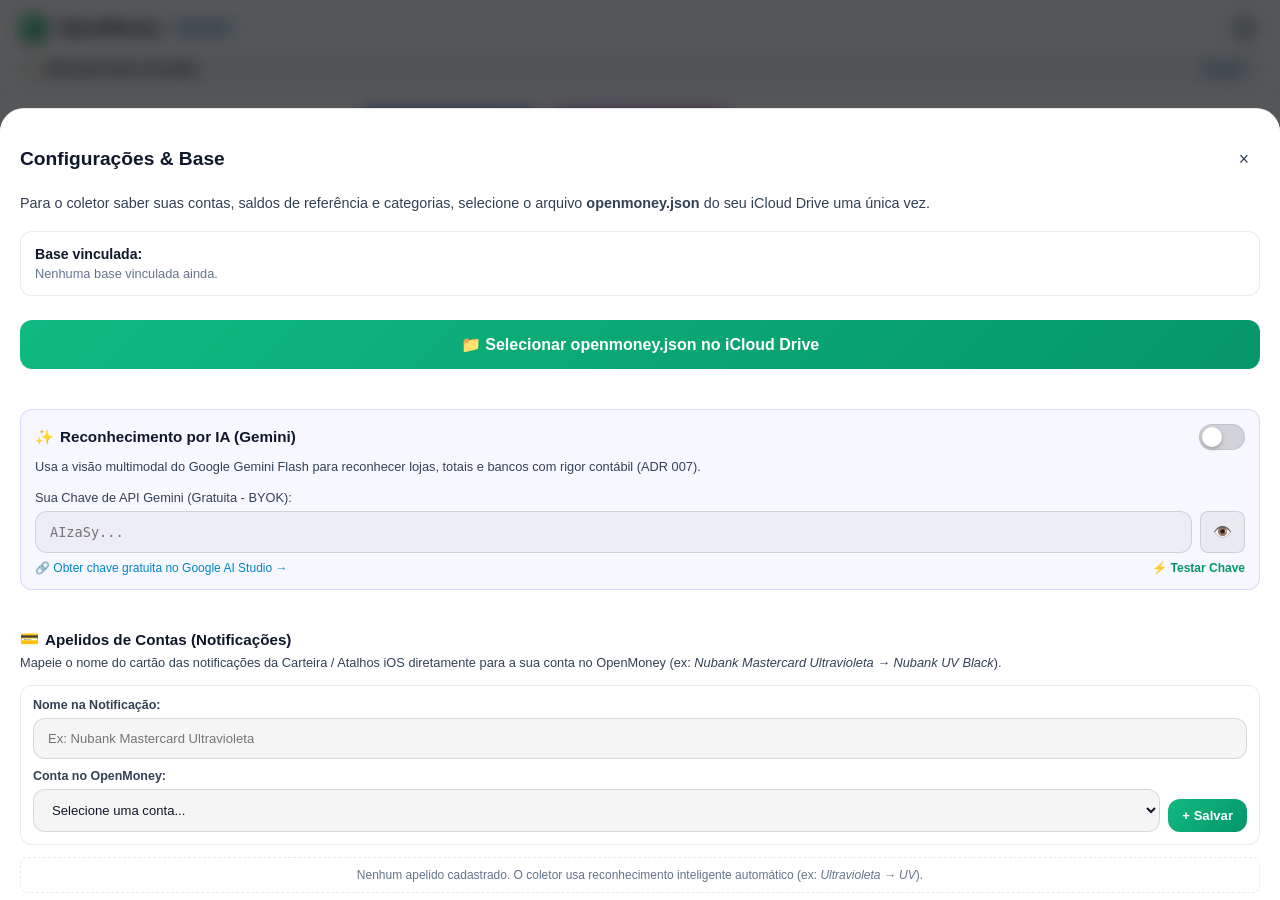
==== commit 61626f7a: "feat(coletor): 4-tier smart account matcher and De-Para for iOS Shortcuts automation" ====
--- a/coletor/index.html
+++ b/coletor/index.html
@@ -15,7 +15,7 @@
   <link rel="manifest" href="manifest.json">
 
   <!-- Stylesheet -->
-  <link rel="stylesheet" href="css/style.css?v=1.2.0">
+  <link rel="stylesheet" href="css/style.css?v=1.3.0">
 </head>
 <body>
 
@@ -165,6 +165,38 @@
           <div id="geminiKeyStatus" style="font-size:0.75rem;margin-top:8px;display:none;padding:6px 10px;border-radius:6px;"></div>
         </div>
       </div>
+
+      <!-- Divisor -->
+      <div style="height:1px;background:var(--border-glass);margin:20px 0;"></div>
+
+      <!-- Apelidos de Contas (Notificações / De-Para) -->
+      <div class="setup-section-aliases" style="margin-bottom:20px;">
+        <div style="font-weight:700;font-size:0.95rem;display:flex;align-items:center;gap:6px;margin-bottom:6px;">
+          <span>💳</span> Apelidos de Contas (Notificações)
+        </div>
+        <p style="font-size:0.8rem;color:var(--text-secondary);line-height:1.45;margin-bottom:12px;">
+          Mapeie o nome do cartão das notificações da Carteira / Atalhos iOS diretamente para a sua conta no OpenMoney (ex: <em>Nubank Mastercard Ultravioleta &rarr; Nubank UV Black</em>).
+        </p>
+
+        <!-- Formulário para cadastrar novo De-Para -->
+        <div style="background:rgba(255,255,255,0.03);border:1px solid var(--border-glass);border-radius:var(--radius-md);padding:12px;margin-bottom:12px;">
+          <label style="display:block;font-size:0.78rem;font-weight:600;margin-bottom:6px;color:var(--text-secondary);">Nome na Notificação:</label>
+          <input type="text" id="inputAliasNotifName" class="form-input" placeholder="Ex: Nubank Mastercard Ultravioleta" style="font-size:0.82rem;margin-bottom:10px;">
+          
+          <label style="display:block;font-size:0.78rem;font-weight:600;margin-bottom:6px;color:var(--text-secondary);">Conta no OpenMoney:</label>
+          <div style="display:flex;gap:8px;">
+            <select id="selectAliasAccount" class="form-input" style="flex:1;font-size:0.82rem;">
+              <option value="">Selecione uma conta...</option>
+            </select>
+            <button type="button" id="btnAddAccountAlias" class="btn-submit" style="width:auto;padding:0 14px;font-size:0.82rem;white-space:nowrap;">
+              + Salvar
+            </button>
+          </div>
+        </div>
+
+        <!-- Lista de apelidos cadastrados -->
+        <div id="accountAliasesList" style="display:flex;flex-direction:column;gap:6px;"></div>
+      </div>
     </div>
   </div>
 
@@ -297,6 +329,6 @@
   </div>
 
   <!-- Scripts -->
-  <script type="module" src="js/app.js?v=1.2.0"></script>
+  <script type="module" src="js/app.js?v=1.3.0"></script>
 </body>
 </html>
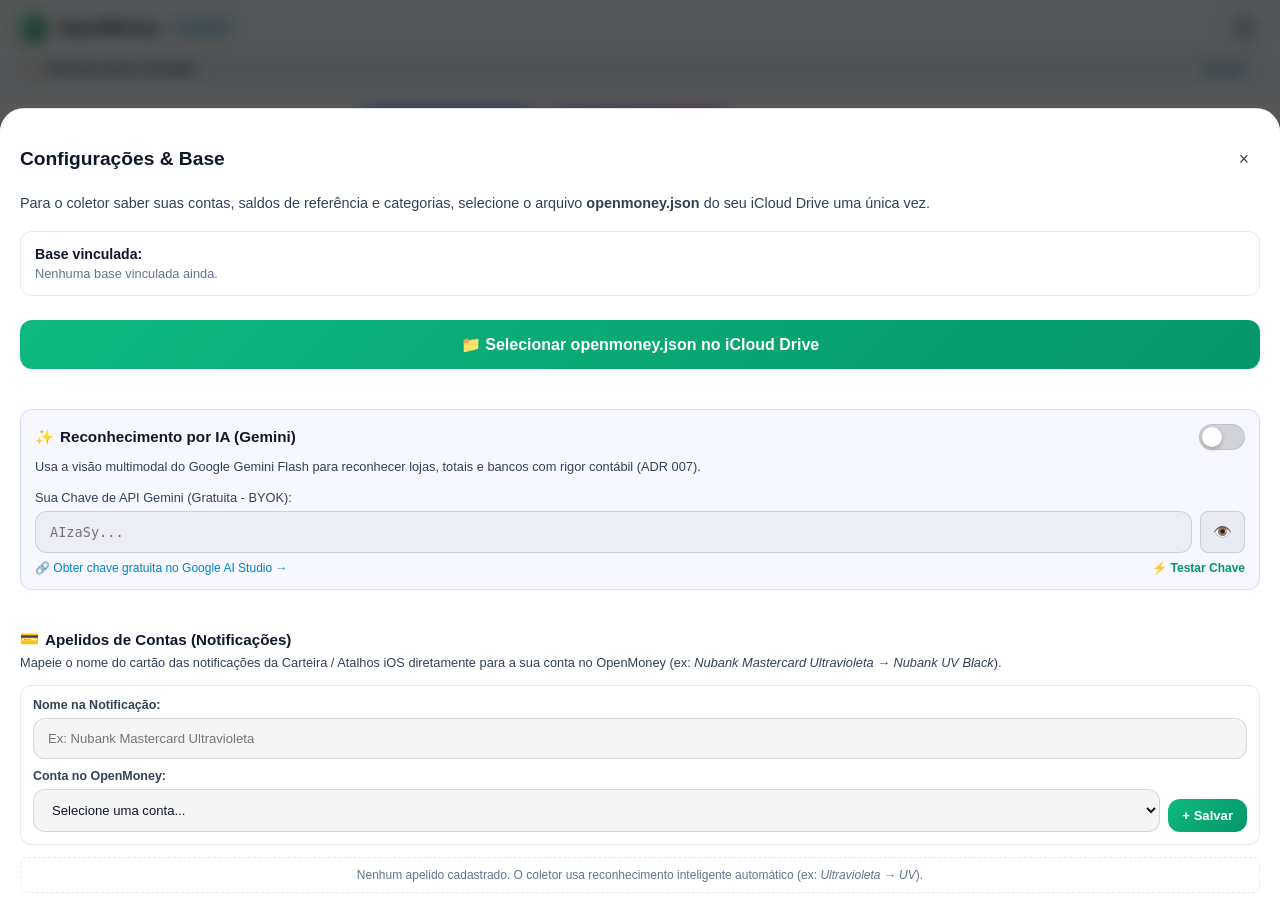
==== commit f8524ad7: "feat(coletor): add iOS Shortcuts download link in settings modal" ====
--- a/coletor/index.html
+++ b/coletor/index.html
@@ -15,7 +15,7 @@
   <link rel="manifest" href="manifest.json">
 
   <!-- Stylesheet -->
-  <link rel="stylesheet" href="css/style.css?v=1.3.0">
+  <link rel="stylesheet" href="css/style.css?v=1.3.1">
 </head>
 <body>
 
@@ -197,6 +197,23 @@
         <!-- Lista de apelidos cadastrados -->
         <div id="accountAliasesList" style="display:flex;flex-direction:column;gap:6px;"></div>
       </div>
+
+      <!-- Divisor -->
+      <div style="height:1px;background:var(--border-glass);margin:20px 0;"></div>
+
+      <!-- Automação do iOS (Atalhos) -->
+      <div class="setup-section-shortcuts" style="margin-bottom:20px;">
+        <div style="font-weight:700;font-size:0.95rem;display:flex;align-items:center;gap:6px;margin-bottom:6px;">
+          <span>⚡</span> Automação iOS (Atalhos)
+        </div>
+        <p style="font-size:0.8rem;color:var(--text-secondary);line-height:1.45;margin-bottom:12px;">
+          Adicione o atalho oficial para capturar compras da Carteira da Apple ou notificações de bancos e abrir o Coletor com os dados já preenchidos.
+        </p>
+
+        <a href="https://www.icloud.com/shortcuts/47a65df3d9c94513bba1af90b1a3ed4e" target="_blank" rel="noopener noreferrer" style="display:flex;align-items:center;justify-content:center;gap:8px;text-decoration:none;font-size:0.88rem;font-weight:600;padding:12px 16px;border-radius:var(--radius-md);background:linear-gradient(135deg, rgba(30, 115, 232, 0.25), rgba(0, 209, 255, 0.25));border:1px solid rgba(0, 209, 255, 0.4);color:#fff;">
+          <span>📲</span> Baixar Atalho no iOS (iCloud) &rarr;
+        </a>
+      </div>
     </div>
   </div>
 
@@ -329,6 +346,6 @@
   </div>
 
   <!-- Scripts -->
-  <script type="module" src="js/app.js?v=1.3.0"></script>
+  <script type="module" src="js/app.js?v=1.3.1"></script>
 </body>
 </html>
